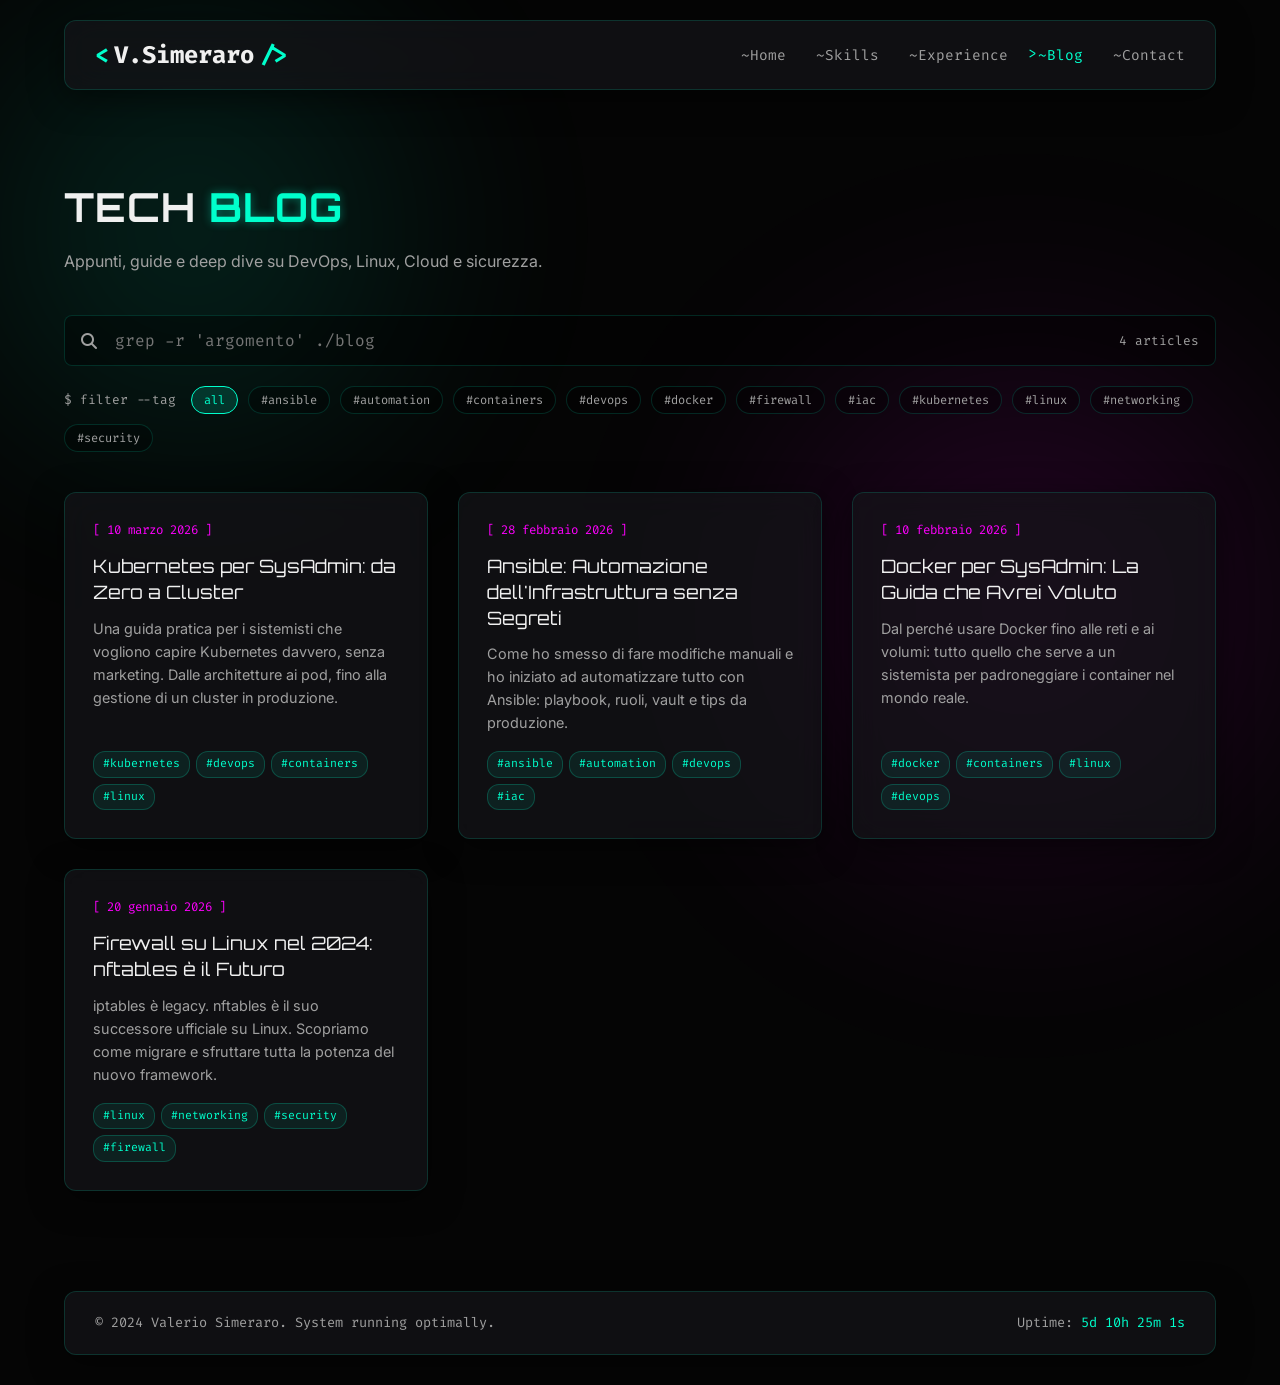
==== blog/index.html @ 27458c8e "feat: add new blog posts on Kubernetes, Ansible, Docker, and Nftables, and implement the supporting " ====
<!DOCTYPE html>
<html lang="it">
<head>
    <meta charset="UTF-8">
    <meta name="viewport" content="width=device-width, initial-scale=1.0">
    <meta name="description" content="Valerio Simeraro Blog - Articoli su DevOps, SysAdmin, Linux e Cloud">
    <title>Blog | Valerio Simeraro</title>

    <link rel="preconnect" href="https://fonts.googleapis.com">
    <link rel="preconnect" href="https://fonts.gstatic.com" crossorigin>
    <link href="https://fonts.googleapis.com/css2?family=Fira+Code:wght@400;500;700&family=Inter:wght@300;400;600;800&family=Orbitron:wght@400;700;900&display=swap" rel="stylesheet">
    <link rel="stylesheet" href="https://cdnjs.cloudflare.com/ajax/libs/font-awesome/6.4.0/css/all.min.css">
    <link rel="stylesheet" href="../style.css">

    <style>
        /* Blog-specific overrides */
        .blog-hero {
            min-height: 35vh;
            padding-top: 130px;
            padding-bottom: 40px;
            display: flex;
            flex-direction: column;
            justify-content: flex-end;
        }

        .blog-controls {
            display: flex;
            flex-direction: column;
            gap: 20px;
            margin-bottom: 40px;
        }

        .search-wrapper {
            position: relative;
        }

        #search-input {
            width: 100%;
            background: rgba(0, 0, 0, 0.4);
            border: 1px solid var(--border-glass);
            padding: 14px 20px 14px 50px;
            border-radius: 8px;
            color: var(--text-main);
            font-family: var(--font-code);
            font-size: 1rem;
            transition: var(--transition);
            outline: none;
        }

        #search-input:focus {
            border-color: var(--accent);
            box-shadow: 0 0 20px rgba(0, 255, 204, 0.1);
        }

        .search-icon {
            position: absolute;
            left: 17px;
            top: 50%;
            transform: translateY(-50%);
            color: var(--text-dim);
            font-size: 1rem;
        }

        .search-results-count {
            position: absolute;
            right: 17px;
            top: 50%;
            transform: translateY(-50%);
            color: var(--text-dim);
            font-family: var(--font-code);
            font-size: 0.8rem;
        }

        .tag-cloud {
            display: flex;
            flex-wrap: wrap;
            gap: 10px;
            align-items: center;
        }

        .tag-cloud-label {
            font-family: var(--font-code);
            font-size: 0.8rem;
            color: var(--text-dim);
            margin-right: 5px;
        }

        .tag-btn {
            font-family: var(--font-code);
            font-size: 0.75rem;
            padding: 5px 12px;
            border-radius: 20px;
            border: 1px solid var(--border-glass);
            background: rgba(0,0,0,0.3);
            color: var(--text-dim);
            cursor: pointer;
            transition: var(--transition);
        }

        .tag-btn:hover, .tag-btn.active {
            background: rgba(0, 255, 204, 0.1);
            border-color: var(--accent);
            color: var(--accent);
        }

        .tag-btn[data-tag="all"].active {
            background: rgba(0, 255, 204, 0.15);
            border-color: var(--accent);
            color: var(--accent);
        }

        /* Post Cards Grid */
        .posts-grid {
            display: grid;
            grid-template-columns: repeat(auto-fill, minmax(340px, 1fr));
            gap: 30px;
        }

        .post-card {
            padding: 28px;
            display: flex;
            flex-direction: column;
            gap: 12px;
            transition: var(--transition);
            cursor: pointer;
            text-decoration: none;
            color: inherit;
            position: relative;
            overflow: hidden;
        }

        .post-card::before {
            content: '';
            position: absolute;
            top: 0; left: 0;
            width: 3px; height: 100%;
            background: var(--accent);
            transform: scaleY(0);
            transform-origin: bottom;
            transition: transform 0.4s ease;
        }

        .post-card:hover::before { transform: scaleY(1); }

        .post-card:hover {
            transform: translateY(-5px);
            border-color: rgba(0, 255, 204, 0.3);
            box-shadow: 0 15px 35px rgba(0, 0, 0, 0.4), 5px 0 20px rgba(0, 255, 204, 0.1);
        }

        .post-card-date {
            font-family: var(--font-code);
            font-size: 0.78rem;
            color: var(--accent-secondary);
        }

        .post-card-title {
            font-family: var(--font-heading);
            font-size: 1.15rem;
            color: var(--text-main);
            line-height: 1.4;
        }

        .post-card-excerpt {
            font-size: 0.9rem;
            color: var(--text-dim);
            line-height: 1.6;
            flex-grow: 1;
        }

        .post-card-meta {
            display: flex;
            justify-content: space-between;
            align-items: center;
            margin-top: 5px;
        }

        .post-card-tags {
            display: flex;
            flex-wrap: wrap;
            gap: 6px;
        }

        .post-tag {
            font-family: var(--font-code);
            font-size: 0.72rem;
            padding: 3px 9px;
            border-radius: 12px;
            background: rgba(0, 255, 204, 0.08);
            border: 1px solid rgba(0, 255, 204, 0.2);
            color: var(--accent);
        }

        .post-card-read {
            font-family: var(--font-code);
            font-size: 0.78rem;
            color: var(--text-dim);
            white-space: nowrap;
        }

        .no-results {
            grid-column: 1 / -1;
            text-align: center;
            padding: 60px;
            color: var(--text-dim);
            font-family: var(--font-code);
        }

        .no-results i { font-size: 3rem; margin-bottom: 20px; display: block; }

        @media (max-width: 768px) {
            .posts-grid { grid-template-columns: 1fr; }
        }
    </style>
</head>
<body>
    <div class="bg-gradient-1"></div>
    <div class="bg-gradient-2"></div>

    <nav class="navbar glass-effect">
        <div class="logo">
            <a href="../index.html" style="text-decoration: none; color: inherit; display: flex; align-items: center; gap: 5px;">
                <span class="logo-bracket"><</span>
                <span class="logo-text">V.Simeraro</span>
                <span class="logo-bracket">/></span>
            </a>
        </div>
        <ul class="nav-links">
            <li><a href="../index.html#home">~Home</a></li>
            <li><a href="../index.html#skills">~Skills</a></li>
            <li><a href="../index.html#experience">~Experience</a></li>
            <li><a href="index.html" class="active">~Blog</a></li>
            <li><a href="../index.html#contact">~Contact</a></li>
        </ul>
        <div class="menu-toggle"><i class="fas fa-bars"></i></div>
    </nav>

    <main>
        <div class="section blog-hero">
            <h1 class="section-title fade-in-up" style="text-align:left; margin-bottom: 10px;">
                Tech <span class="accent">Blog</span>
            </h1>
            <p class="text-dim fade-in-up">Appunti, guide e deep dive su DevOps, Linux, Cloud e sicurezza.</p>
        </div>

        <div class="section" style="padding-top: 0; min-height: auto;">
            <div class="blog-controls">
                <div class="search-wrapper">
                    <i class="fas fa-search search-icon"></i>
                    <input type="text" id="search-input" placeholder="grep -r 'argomento' ./blog" autocomplete="off">
                    <span class="search-results-count" id="results-count"></span>
                </div>
                <div class="tag-cloud" id="tag-cloud">
                    <span class="tag-cloud-label">$ filter --tag</span>
                </div>
            </div>

            <div class="posts-grid" id="posts-grid">
                <!-- Rendered by JS -->
            </div>
        </div>
    </main>

    <footer>
        <div class="footer-content glass-effect">
            <p>&copy; 2024 Valerio Simeraro. System running optimally.</p>
            <div class="uptime-counter">Uptime: <span id="uptime">0d 0h 0m</span></div>
        </div>
    </footer>

    <script>
    // Manifest dati incorporato direttamente per compatibilità file:// e GitHub Pages
    const POSTS_MANIFEST = [
        {
            "slug": "kubernetes-per-sysadmin",
            "title": "Kubernetes per SysAdmin: da Zero a Cluster",
            "date": "2026-03-10",
            "author": "Valerio Simeraro",
            "tags": ["kubernetes", "devops", "containers", "linux"],
            "excerpt": "Una guida pratica per i sistemisti che vogliono capire Kubernetes davvero, senza marketing. Dalle architetture ai pod, fino alla gestione di un cluster in produzione."
        },
        {
            "slug": "ansible-automazione-infrastruttura",
            "title": "Ansible: Automazione dell'Infrastruttura senza Segreti",
            "date": "2026-02-28",
            "author": "Valerio Simeraro",
            "tags": ["ansible", "automation", "devops", "iac"],
            "excerpt": "Come ho smesso di fare modifiche manuali e ho iniziato ad automatizzare tutto con Ansible: playbook, ruoli, vault e tips da produzione."
        },
        {
            "slug": "docker-per-sysadmin",
            "title": "Docker per SysAdmin: La Guida che Avrei Voluto",
            "date": "2026-02-10",
            "author": "Valerio Simeraro",
            "tags": ["docker", "containers", "linux", "devops"],
            "excerpt": "Dal perché usare Docker fino alle reti e ai volumi: tutto quello che serve a un sistemista per padroneggiare i container nel mondo reale."
        },
        {
            "slug": "firewall-linux-nftables",
            "title": "Firewall su Linux nel 2024: nftables è il Futuro",
            "date": "2026-01-20",
            "author": "Valerio Simeraro",
            "tags": ["linux", "networking", "security", "firewall"],
            "excerpt": "iptables è legacy. nftables è il suo successore ufficiale su Linux. Scopriamo come migrare e sfruttare tutta la potenza del nuovo framework."
        }
    ];

    let allPosts = [];
    let activeTag = 'all';

    function readingTime(words) {
        const wpm = 200;
        const mins = Math.ceil(words / wpm);
        return `~${mins} min read`;
    }

    function formatDate(dateStr) {
        const d = new Date(dateStr);
        return d.toLocaleDateString('it-IT', { year: 'numeric', month: 'long', day: 'numeric' });
    }

    function renderPosts(posts) {
        const grid = document.getElementById('posts-grid');
        const count = document.getElementById('results-count');
        count.textContent = `${posts.length} article${posts.length !== 1 ? 's' : ''}`;

        if(posts.length === 0) {
            grid.innerHTML = `<div class="no-results"><i class="fas fa-search"></i>Nessun articolo trovato.</div>`;
            return;
        }

        grid.innerHTML = posts.map(p => `
            <a href="post.html?slug=${p.slug}" class="post-card glass-effect">
                <div class="post-card-date">[ ${formatDate(p.date)} ]</div>
                <div class="post-card-title">${p.title}</div>
                <div class="post-card-excerpt">${p.excerpt}</div>
                <div class="post-card-meta">
                    <div class="post-card-tags">
                        ${p.tags.map(t => `<span class="post-tag">#${t}</span>`).join('')}
                    </div>
                </div>
            </a>
        `).join('');
    }

    function applyFilters() {
        const query = document.getElementById('search-input').value.toLowerCase().trim();
        let filtered = allPosts;
        if(activeTag !== 'all') {
            filtered = filtered.filter(p => p.tags.includes(activeTag));
        }
        if(query) {
            filtered = filtered.filter(p =>
                p.title.toLowerCase().includes(query) ||
                p.excerpt.toLowerCase().includes(query) ||
                p.tags.some(t => t.toLowerCase().includes(query))
            );
        }
        renderPosts(filtered);
    }

    function buildTagCloud(posts) {
        const tagSet = new Set();
        posts.forEach(p => p.tags.forEach(t => tagSet.add(t)));
        const cloud = document.getElementById('tag-cloud');

        const allBtn = document.createElement('button');
        allBtn.className = 'tag-btn active';
        allBtn.dataset.tag = 'all';
        allBtn.textContent = 'all';
        cloud.appendChild(allBtn);

        [...tagSet].sort().forEach(tag => {
            const btn = document.createElement('button');
            btn.className = 'tag-btn';
            btn.dataset.tag = tag;
            btn.textContent = `#${tag}`;
            cloud.appendChild(btn);
        });

        cloud.addEventListener('click', e => {
            if(!e.target.classList.contains('tag-btn')) return;
            document.querySelectorAll('.tag-btn').forEach(b => b.classList.remove('active'));
            e.target.classList.add('active');
            activeTag = e.target.dataset.tag;
            applyFilters();
        });
    }

    function init() {
        allPosts = POSTS_MANIFEST;
        buildTagCloud(allPosts);
        renderPosts(allPosts);

        document.getElementById('search-input').addEventListener('input', applyFilters);

        // Uptime counter
        let s = 5*24*3600 + 10*3600 + 25*60;
        setInterval(() => {
            s++;
            const d = Math.floor(s/86400), h = Math.floor(s%86400/3600), m = Math.floor(s%3600/60), sec = s%60;
            document.getElementById('uptime').textContent = `${d}d ${h}h ${m}m ${sec}s`;
        }, 1000);

        // Scroll animations
        const obs = new IntersectionObserver(entries => {
            entries.forEach(e => { if(e.isIntersecting) e.target.classList.add('visible'); });
        }, { threshold: 0.1 });
        document.querySelectorAll('.fade-in-up').forEach(el => obs.observe(el));

        // Mobile nav
        const toggle = document.querySelector('.menu-toggle');
        const nav = document.querySelector('.nav-links');
        toggle.addEventListener('click', () => {
            nav.classList.toggle('active');
            toggle.querySelector('i').classList.toggle('fa-bars');
            toggle.querySelector('i').classList.toggle('fa-times');
        });

        // Navbar scroll
        window.addEventListener('scroll', () => {
            document.querySelector('.navbar').classList.toggle('scrolled', window.scrollY > 50);
        });
    }

    init();
    </script>

</body>
</html>
---- style.css ----
/* =========================================
   CSS variables and resets
   ========================================= */
:root {
    --bg-dark: #050505;
    --bg-surface: rgba(20, 20, 25, 0.7);
    --border-glass: rgba(0, 255, 204, 0.15);
    
    --accent: #00ffcc; /* Cyan/Neon Green */
    --accent-glow: rgba(0, 255, 204, 0.4);
    --accent-secondary: #ff00ff; /* Magenta */
    
    --text-main: #f0f0f0;
    --text-dim: #a0a0a0;
    
    --terminal-bg: #1e1e1e;
    --terminal-header: #2d2d2d;
    
    --font-heading: 'Orbitron', sans-serif;
    --font-body: 'Inter', sans-serif;
    --font-code: 'Fira Code', monospace;

    --transition: all 0.3s cubic-bezier(0.25, 0.8, 0.25, 1);
}

* {
    margin: 0;
    padding: 0;
    box-sizing: border-box;
}

html {
    scroll-behavior: smooth;
}

body {
    background-color: var(--bg-dark);
    color: var(--text-main);
    font-family: var(--font-body);
    line-height: 1.6;
    overflow-x: hidden;
    position: relative;
}

/* Background Gradients */
.bg-gradient-1, .bg-gradient-2 {
    position: fixed;
    border-radius: 50%;
    filter: blur(100px);
    z-index: -1;
    opacity: 0.15;
    animation: drift 20s infinite alternate cubic-bezier(0.5, 0, 0.5, 1);
}

.bg-gradient-1 {
    top: -10%;
    left: -10%;
    width: 50vw;
    height: 50vw;
    background: radial-gradient(circle, var(--accent) 0%, transparent 70%);
}

.bg-gradient-2 {
    bottom: -10%;
    right: -10%;
    width: 60vw;
    height: 60vw;
    background: radial-gradient(circle, var(--accent-secondary) 0%, transparent 70%);
    animation-delay: -10s;
}

@keyframes drift {
    0% { transform: translate(0, 0) scale(1); }
    100% { transform: translate(10%, 10%) scale(1.1); }
}

/* Typography */
h1, h2, h3, h4 {
    font-family: var(--font-heading);
    letter-spacing: 1px;
}

.accent {
    color: var(--accent);
    text-shadow: 0 0 10px var(--accent-glow);
}

.text-dim {
    color: var(--text-dim);
}

.mb-4 {
    margin-bottom: 2rem;
}

/* Glassmorphism Utilities */
.glass-effect {
    background: var(--bg-surface);
    backdrop-filter: blur(16px);
    -webkit-backdrop-filter: blur(16px);
    border: 1px solid var(--border-glass);
    border-radius: 12px;
    box-shadow: 0 8px 32px 0 rgba(0, 0, 0, 0.5);
}

/* Layout */
.section {
    min-height: 100vh;
    padding: 100px 5%;
    display: flex;
    flex-direction: column;
    justify-content: center;
    position: relative;
    max-width: 1400px;
    margin: 0 auto;
}

.section-title {
    font-size: 2.5rem;
    margin-bottom: 3rem;
    text-align: center;
    text-transform: uppercase;
    position: relative;
}

/* Navigation */
.navbar {
    position: fixed;
    top: 20px;
    left: 50%;
    transform: translateX(-50%);
    width: 90%;
    max-width: 1200px;
    display: flex;
    justify-content: space-between;
    align-items: center;
    padding: 15px 30px;
    z-index: 1000;
    transition: var(--transition);
}

.navbar.scrolled {
    width: 100%;
    top: 0;
    border-radius: 0;
    border-top: none;
    border-left: none;
    border-right: none;
}

.logo {
    font-family: var(--font-code);
    font-size: 1.5rem;
    font-weight: 700;
    color: var(--text-main);
    display: flex;
    align-items: center;
    gap: 5px;
}

.logo-bracket {
    color: var(--accent);
}

.nav-links {
    list-style: none;
    display: flex;
    gap: 30px;
}

.nav-links a {
    color: var(--text-dim);
    text-decoration: none;
    font-family: var(--font-code);
    font-size: 0.9rem;
    transition: var(--transition);
    position: relative;
}

.nav-links a::before {
    content: '>';
    position: absolute;
    left: -15px;
    opacity: 0;
    color: var(--accent);
    transition: var(--transition);
}

.nav-links a:hover, .nav-links a.active {
    color: var(--accent);
}

.nav-links a:hover::before, .nav-links a.active::before {
    opacity: 1;
    transform: translateX(5px);
}

.menu-toggle {
    display: none;
    font-size: 1.5rem;
    cursor: pointer;
    color: var(--accent);
}

/* Buttons */
.btn {
    display: inline-flex;
    align-items: center;
    gap: 10px;
    padding: 12px 24px;
    font-family: var(--font-code);
    font-size: 0.9rem;
    text-decoration: none;
    border-radius: 4px;
    cursor: pointer;
    transition: var(--transition);
    text-transform: uppercase;
    letter-spacing: 1px;
}

.btn-primary {
    background: transparent;
    color: var(--accent);
    border: 1px solid var(--accent);
    position: relative;
    overflow: hidden;
    box-shadow: 0 0 10px rgba(0, 255, 204, 0.1);
}

.btn-primary::before {
    content: '';
    position: absolute;
    top: 0;
    left: -100%;
    width: 100%;
    height: 100%;
    background: var(--accent);
    transition: var(--transition);
    z-index: -1;
}

.btn-primary:hover::before {
    left: 0;
}

.btn-primary:hover {
    color: var(--bg-dark);
    box-shadow: 0 0 20px var(--accent-glow);
}

.btn-secondary {
    background: transparent;
    color: var(--text-main);
    border: 1px solid var(--border-glass);
}

.btn-secondary:hover {
    border-color: var(--text-main);
    background: rgba(255, 255, 255, 0.05);
}

/* Hero Section */
.hero {
    flex-direction: row;
    align-items: center;
    gap: 50px;
    padding-top: 150px; /* Increased top padding to account for fixed navbar */
}

.hero-content {
    display: flex;
    align-items: center;
    gap: 60px;
    width: 100%;
}

.hero-text {
    flex: 1;
}

/* Glitch Effect */
.glitch {
    font-size: 4rem;
    font-weight: 900;
    position: relative;
    color: var(--text-main);
    margin-bottom: 10px;
}

/* Profile Picture */
.profile-pic-container {
    position: relative;
    width: 180px;
    height: 180px;
    margin-top: 40px; /* Added spacing from the top/navbar */
    margin-bottom: 25px;
    border-radius: 50%;
    z-index: 1;
}

.profile-pic {
    width: 100%;
    height: 100%;
    object-fit: cover;
    border-radius: 50%;
    border: 3px solid var(--accent);
    position: relative;
    z-index: 2;
    background-color: var(--terminal-bg);
}

.profile-glow {
    position: absolute;
    top: 0;
    left: 0;
    width: 100%;
    height: 100%;
    border-radius: 50%;
    background: var(--accent);
    filter: blur(20px);
    opacity: 0.5;
    z-index: 0;
    animation: profilePulse 3s infinite alternate cubic-bezier(0.4, 0, 0.2, 1);
}

@keyframes profilePulse {
    0% { transform: scale(0.95); opacity: 0.4; }
    100% { transform: scale(1.15); opacity: 0.7; }
}

.subtitle {
    font-size: 1.5rem;
    margin-bottom: 20px;
    font-family: var(--font-body);
    font-weight: 400;
}

.summary {
    font-size: 1.1rem;
    margin-bottom: 30px;
    max-width: 600px;
}

.cta-buttons {
    display: flex;
    gap: 20px;
}

/* Terminal Animation */
.terminal-container {
    flex: 1;
    max-width: 500px;
    background: var(--terminal-bg);
    border: 1px solid var(--border-glass);
    overflow: hidden;
    transform: perspective(1000px) rotateY(-5deg) rotateX(5deg);
    transition: var(--transition);
    box-shadow: -20px 20px 30px rgba(0,0,0,0.5), 0 0 20px var(--accent-glow);
}

.terminal-container:hover {
    transform: perspective(1000px) rotateY(0deg) rotateX(0deg);
}

.terminal-header {
    background: var(--terminal-header);
    padding: 10px 15px;
    display: flex;
    align-items: center;
    gap: 8px;
    border-bottom: 1px solid rgba(0,0,0,0.5);
}

.dot {
    width: 12px;
    height: 12px;
    border-radius: 50%;
}

.dot.red { background: #ff5f56; }
.dot.yellow { background: #ffbd2e; }
.dot.green { background: #27c93f; }

.terminal-title {
    font-family: var(--font-body);
    font-size: 0.8rem;
    color: var(--text-dim);
    margin-left: 10px;
}

.terminal-body {
    padding: 20px;
    font-family: var(--font-code);
    font-size: 0.9rem;
    color: #a5d6ff;
    min-height: 250px;
    line-height: 1.5;
}

.terminal-line { margin-bottom: 8px; }
.terminal-prompt { color: var(--accent); margin-right: 8px; }
.terminal-command { color: #f0f0f0; }
.terminal-output { color: #8b949e; }
.terminal-cursor {
    display: inline-block;
    width: 8px;
    height: 15px;
    background: var(--accent);
    animation: blink 1s step-end infinite;
    vertical-align: middle;
}

@keyframes blink {
    0%, 100% { opacity: 1; }
    50% { opacity: 0; }
}

/* Skills */
.skills-grid {
    display: grid;
    grid-template-columns: repeat(auto-fit, minmax(280px, 1fr));
    gap: 30px;
}

.skill-card {
    padding: 30px;
    transition: var(--transition);
    position: relative;
    overflow: hidden;
}

.skill-card::before {
    content: '';
    position: absolute;
    top: 0;
    left: 0;
    width: 100%;
    height: 3px;
    background: linear-gradient(90deg, transparent, var(--accent), transparent);
    transform: translateX(-100%);
    transition: transform 0.5s ease;
}

.skill-card:hover::before {
    transform: translateX(100%);
}

.skill-card:hover {
    transform: translateY(-5px);
    box-shadow: 0 15px 35px rgba(0, 0, 0, 0.4), 0 0 15px rgba(0, 255, 204, 0.2);
    border-color: rgba(0, 255, 204, 0.4);
}

.skill-icon {
    font-size: 2.5rem;
    color: var(--accent);
    margin-bottom: 20px;
}

.skill-card h3 {
    margin-bottom: 15px;
    font-size: 1.2rem;
}

.tech-tags {
    list-style: none;
    display: flex;
    flex-wrap: wrap;
    gap: 10px;
    margin-top: 20px;
}

.tech-tags li {
    font-family: var(--font-code);
    font-size: 0.75rem;
    padding: 4px 10px;
    background: rgba(0, 255, 204, 0.1);
    color: var(--accent);
    border: 1px solid rgba(0, 255, 204, 0.2);
    border-radius: 4px;
}

/* Certifications */
.cert-grid {
    display: grid;
    grid-template-columns: repeat(auto-fit, minmax(220px, 1fr));
    gap: 30px;
}

.cert-card {
    padding: 30px 20px;
    text-align: center;
    transition: var(--transition);
    display: flex;
    flex-direction: column;
    align-items: center;
    gap: 15px;
    position: relative;
    overflow: hidden;
}

.cert-card::before {
    content: '';
    position: absolute;
    bottom: 0;
    left: 0;
    width: 100%;
    height: 3px;
    background: linear-gradient(90deg, transparent, var(--accent-secondary), transparent);
    transform: translateX(-100%);
    transition: transform 0.5s ease;
}

.cert-card:hover::before {
    transform: translateX(100%);
}

.cert-card:hover {
    transform: translateY(-5px);
    box-shadow: 0 15px 35px rgba(0, 0, 0, 0.4), 0 0 15px rgba(255, 0, 255, 0.2);
    border-color: rgba(255, 0, 255, 0.4);
}

.cert-icon {
    font-size: 3rem;
    color: var(--accent);
    margin-bottom: 5px;
    filter: drop-shadow(0 0 10px rgba(0, 255, 204, 0.3));
}

.cert-card h3 {
    font-size: 1.1rem;
    margin-bottom: 5px;
    color: var(--text-main);
}

.cert-date {
    font-family: var(--font-code);
    font-size: 0.85rem;
    color: var(--accent-secondary);
    margin-top: auto;
    padding-top: 10px;
}

/* Experience Timeline */
.timeline {
    position: relative;
    max-width: 800px;
    margin: 0 auto;
}

.timeline::before {
    content: '';
    position: absolute;
    top: 0;
    left: 20px;
    height: 100%;
    width: 2px;
    background: var(--border-glass);
    box-shadow: 0 0 10px rgba(0, 255, 204, 0.2);
}

.timeline-item {
    position: relative;
    padding-left: 60px;
    margin-bottom: 40px;
}

.timeline-item:last-child {
    margin-bottom: 0;
}

.timeline-dot {
    position: absolute;
    top: 0;
    left: 13px;
    width: 16px;
    height: 16px;
    border-radius: 50%;
    background: var(--bg-dark);
    border: 2px solid var(--accent);
    box-shadow: 0 0 10px var(--accent-glow);
    transition: var(--transition);
}

.timeline-item:hover .timeline-dot {
    background: var(--accent);
    transform: scale(1.2);
}

.timeline-content {
    padding: 25px;
    transition: var(--transition);
}

.timeline-item:hover .timeline-content {
    border-color: rgba(0, 255, 204, 0.3);
    transform: translateX(5px);
}

.timeline-date {
    display: inline-block;
    font-family: var(--font-code);
    color: var(--accent-secondary);
    font-size: 0.85rem;
    margin-bottom: 10px;
}

.timeline-role {
    font-size: 1.3rem;
    margin-bottom: 5px;
}

.timeline-company {
    font-family: var(--font-body);
    font-weight: 600;
    margin-bottom: 15px;
    font-size: 1rem;
}

/* Contact Section */
.contact-container {
    padding: 50px;
}

.contact-grid {
    display: grid;
    grid-template-columns: 1fr 1fr;
    gap: 50px;
}

.contact-info {
    display: flex;
    flex-direction: column;
    gap: 30px;
}

.info-item {
    display: flex;
    align-items: center;
    gap: 20px;
}

.info-item i {
    font-size: 2rem;
    width: 50px;
    height: 50px;
    background: rgba(0, 255, 204, 0.1);
    display: flex;
    align-items: center;
    justify-content: center;
    border-radius: 10px;
    border: 1px solid rgba(0, 255, 204, 0.2);
}

.info-item h4 {
    font-size: 1.1rem;
    margin-bottom: 5px;
}

.info-item p {
    color: var(--text-dim);
}

.contact-form {
    display: flex;
    flex-direction: column;
    gap: 20px;
}

.form-group {
    position: relative;
}

.form-group input, .form-group textarea {
    width: 100%;
    background: rgba(0, 0, 0, 0.3);
    border: 1px solid var(--border-glass);
    padding: 15px;
    border-radius: 6px;
    color: var(--text-main);
    font-family: var(--font-body);
    transition: var(--transition);
    outline: none;
}

.form-group textarea {
    resize: vertical;
}

.form-group input:focus, .form-group textarea:focus {
    border-color: var(--accent);
    box-shadow: 0 0 15px rgba(0, 255, 204, 0.1);
}

.form-group label {
    position: absolute;
    top: 15px;
    left: 15px;
    color: var(--text-dim);
    font-family: var(--font-code);
    font-size: 0.9rem;
    transition: var(--transition);
    pointer-events: none;
}

.form-group input:focus ~ label,
.form-group textarea:focus ~ label,
.form-group input:not(:placeholder-shown) ~ label,
.form-group textarea:not(:placeholder-shown) ~ label {
    top: -10px;
    left: 10px;
    background: var(--bg-dark);
    padding: 0 5px;
    font-size: 0.75rem;
    color: var(--accent);
}

.submit-btn {
    align-self: flex-start;
}

/* Footer */
footer {
    padding: 0 5% 30px;
}

.footer-content {
    display: flex;
    justify-content: space-between;
    align-items: center;
    padding: 20px 30px;
    font-family: var(--font-code);
    font-size: 0.85rem;
    color: var(--text-dim);
}

.uptime-counter span {
    color: var(--accent);
}

/* Animations */
.fade-in-up {
    opacity: 0;
    transform: translateY(30px);
    transition: opacity 0.8s ease, transform 0.8s cubic-bezier(0.25, 0.8, 0.25, 1);
}

.fade-in-up.visible {
    opacity: 1;
    transform: translateY(0);
}

.skill-card.fade-in-up {
    transition-delay: var(--delay);
}

/* Responsive */
@media (max-width: 992px) {
    .hero {
        padding-top: 120px;
    }
    .hero-content {
        flex-direction: column-reverse;
        text-align: center;
    }
    .profile-pic-container {
        margin: 20px auto 25px auto; /* Center profile pic on mobile */
    }
    .terminal-container {
        width: 100%;
        transform: none;
    }
    .terminal-container:hover {
        transform: none;
    }
    .cta-buttons {
        justify-content: center;
    }
    .contact-grid {
        grid-template-columns: 1fr;
    }
}

@media (max-width: 768px) {
    .menu-toggle {
        display: block;
    }
    .nav-links {
        position: absolute;
        top: 100%;
        left: 0;
        width: 100%;
        background: var(--bg-surface);
        backdrop-filter: blur(16px);
        flex-direction: column;
        padding: 20px;
        gap: 20px;
        clip-path: polygon(0 0, 100% 0, 100% 0, 0 0);
        transition: clip-path 0.4s ease-in-out;
        border: 1px solid var(--border-glass);
        border-top: none;
    }
    .nav-links.active {
        clip-path: polygon(0 0, 100% 0, 100% 100%, 0 100%);
    }
    .glitch {
        font-size: 2.5rem;
    }
    .section-title {
        font-size: 2rem;
    }
    .footer-content {
        flex-direction: column;
        gap: 15px;
        text-align: center;
    }
}
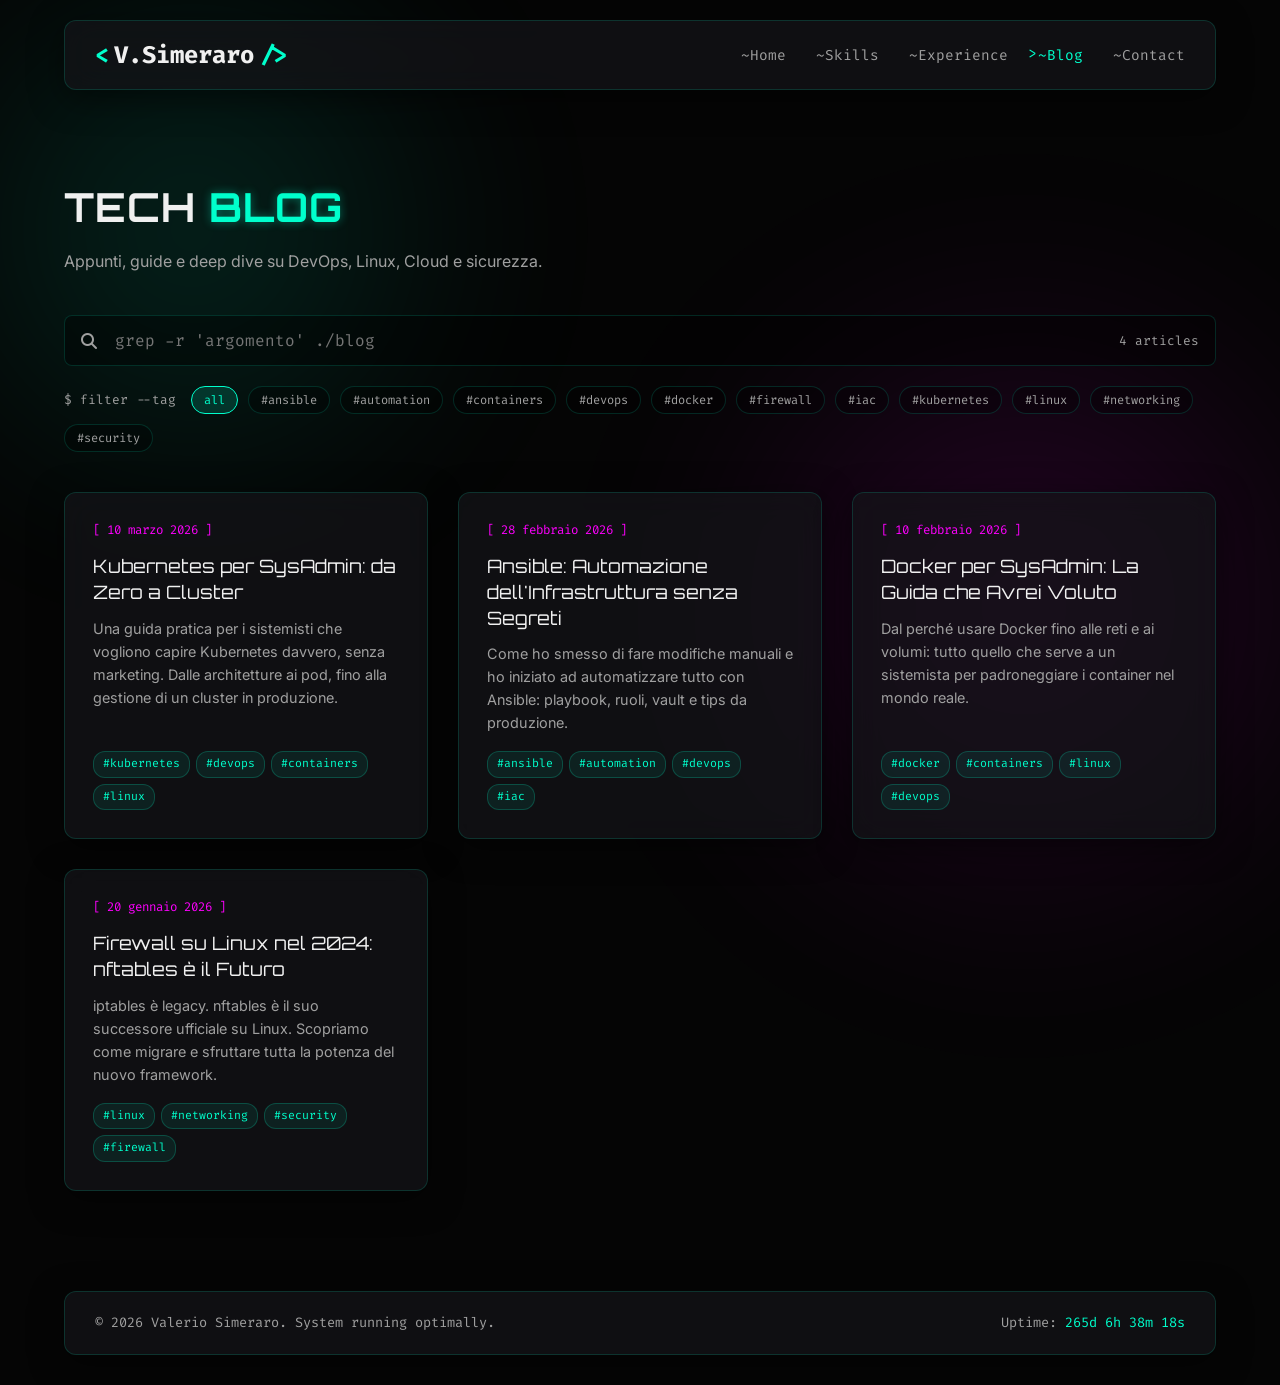
==== commit 70212ce5: "feat: Implement blog functionality with dynamic post rendering, real uptime counter, and dynamic cop" ====
--- a/blog/index.html
+++ b/blog/index.html
@@ -263,8 +263,8 @@
 
     <footer>
         <div class="footer-content glass-effect">
-            <p>&copy; 2024 Valerio Simeraro. System running optimally.</p>
-            <div class="uptime-counter">Uptime: <span id="uptime">0d 0h 0m</span></div>
+            <p>&copy; <span id="copy-year"></span> Valerio Simeraro. System running optimally.</p>
+            <div class="uptime-counter">Uptime: <span id="uptime">calculating...</span></div>
         </div>
     </footer>
 
@@ -394,13 +394,17 @@
 
         document.getElementById('search-input').addEventListener('input', applyFilters);
 
-        // Uptime counter
-        let s = 5*24*3600 + 10*3600 + 25*60;
+        // Uptime: calcolato dalla data di lancio del portfolio (1 Marzo 2026)
+        const LAUNCH_DATE = new Date('2026-03-16T00:00:00');
         setInterval(() => {
-            s++;
-            const d = Math.floor(s/86400), h = Math.floor(s%86400/3600), m = Math.floor(s%3600/60), sec = s%60;
+            const now = new Date();
+            const diff = Math.floor((now - LAUNCH_DATE) / 1000);
+            const d = Math.floor(diff/86400), h = Math.floor(diff%86400/3600), m = Math.floor(diff%3600/60), sec = diff%60;
             document.getElementById('uptime').textContent = `${d}d ${h}h ${m}m ${sec}s`;
         }, 1000);
+
+        // Copyright year dinamico
+        document.getElementById('copy-year').textContent = new Date().getFullYear();
 
         // Scroll animations
         const obs = new IntersectionObserver(entries => {
